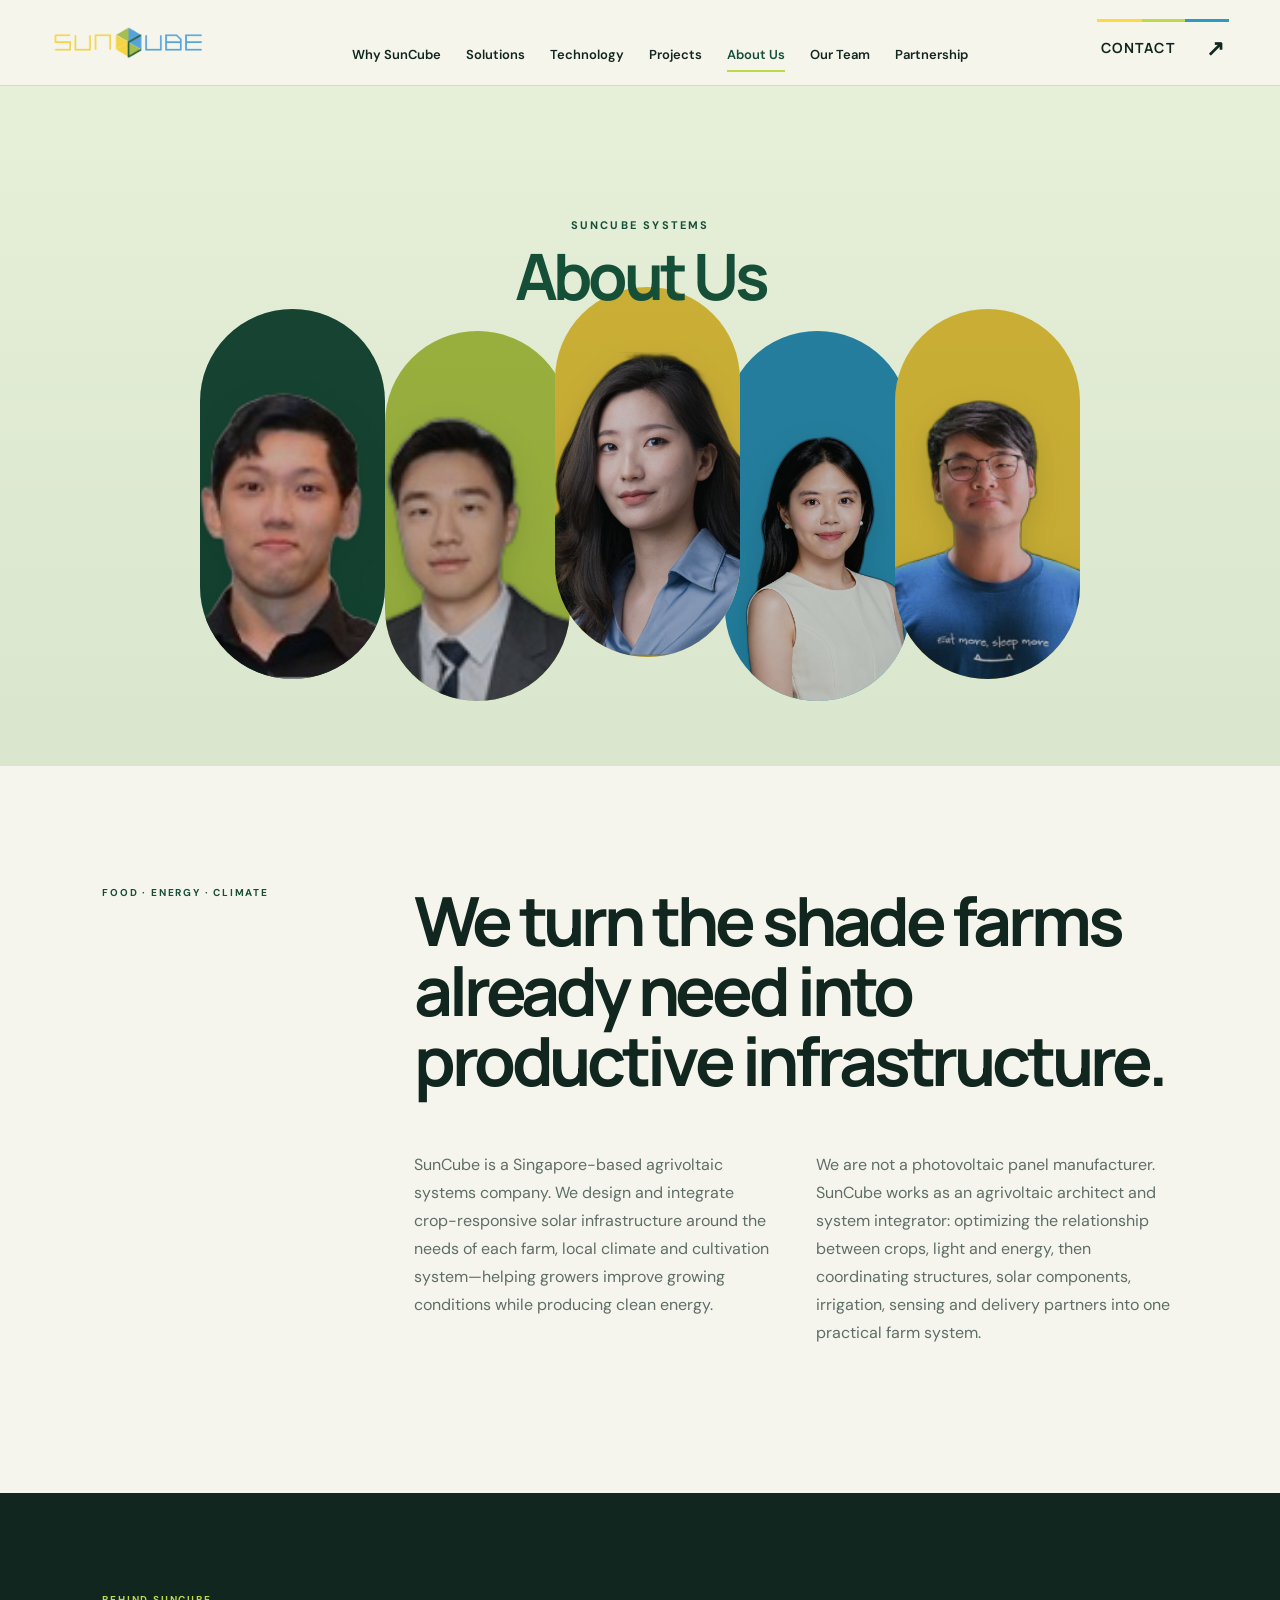
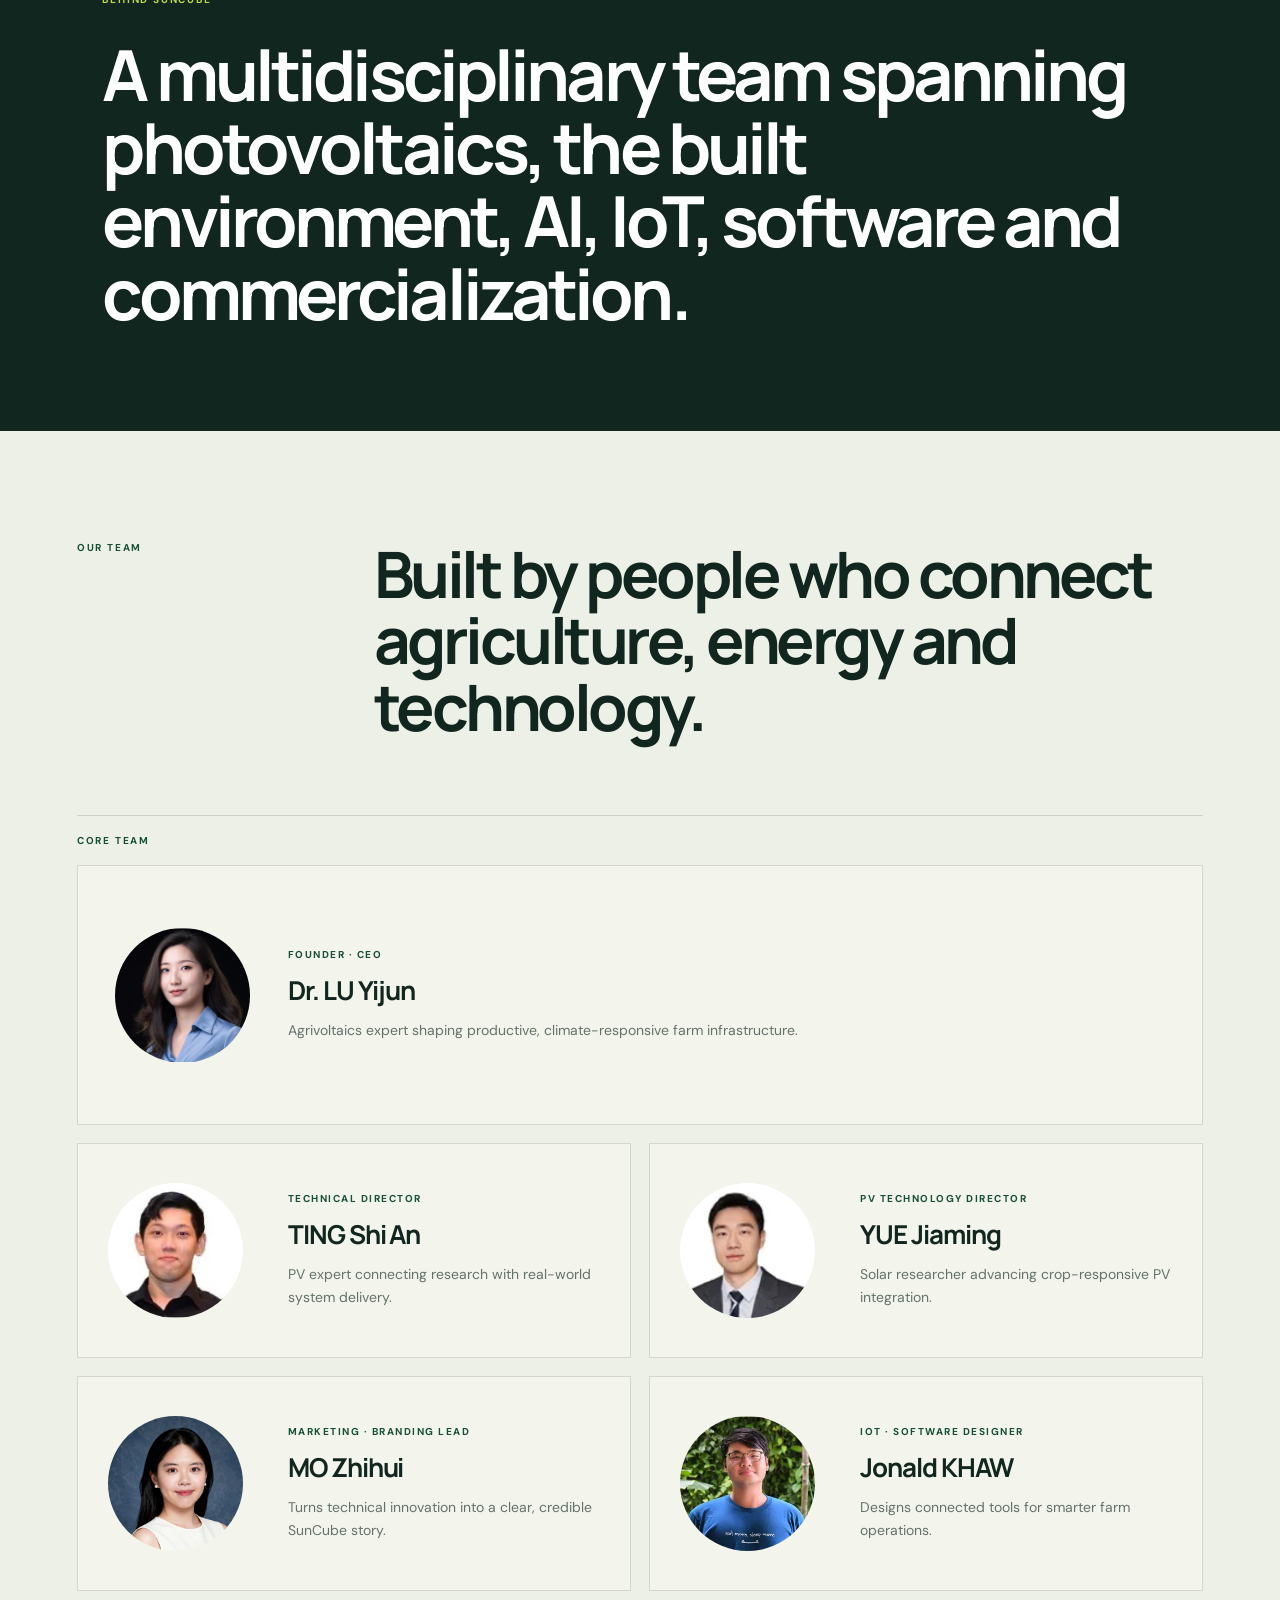
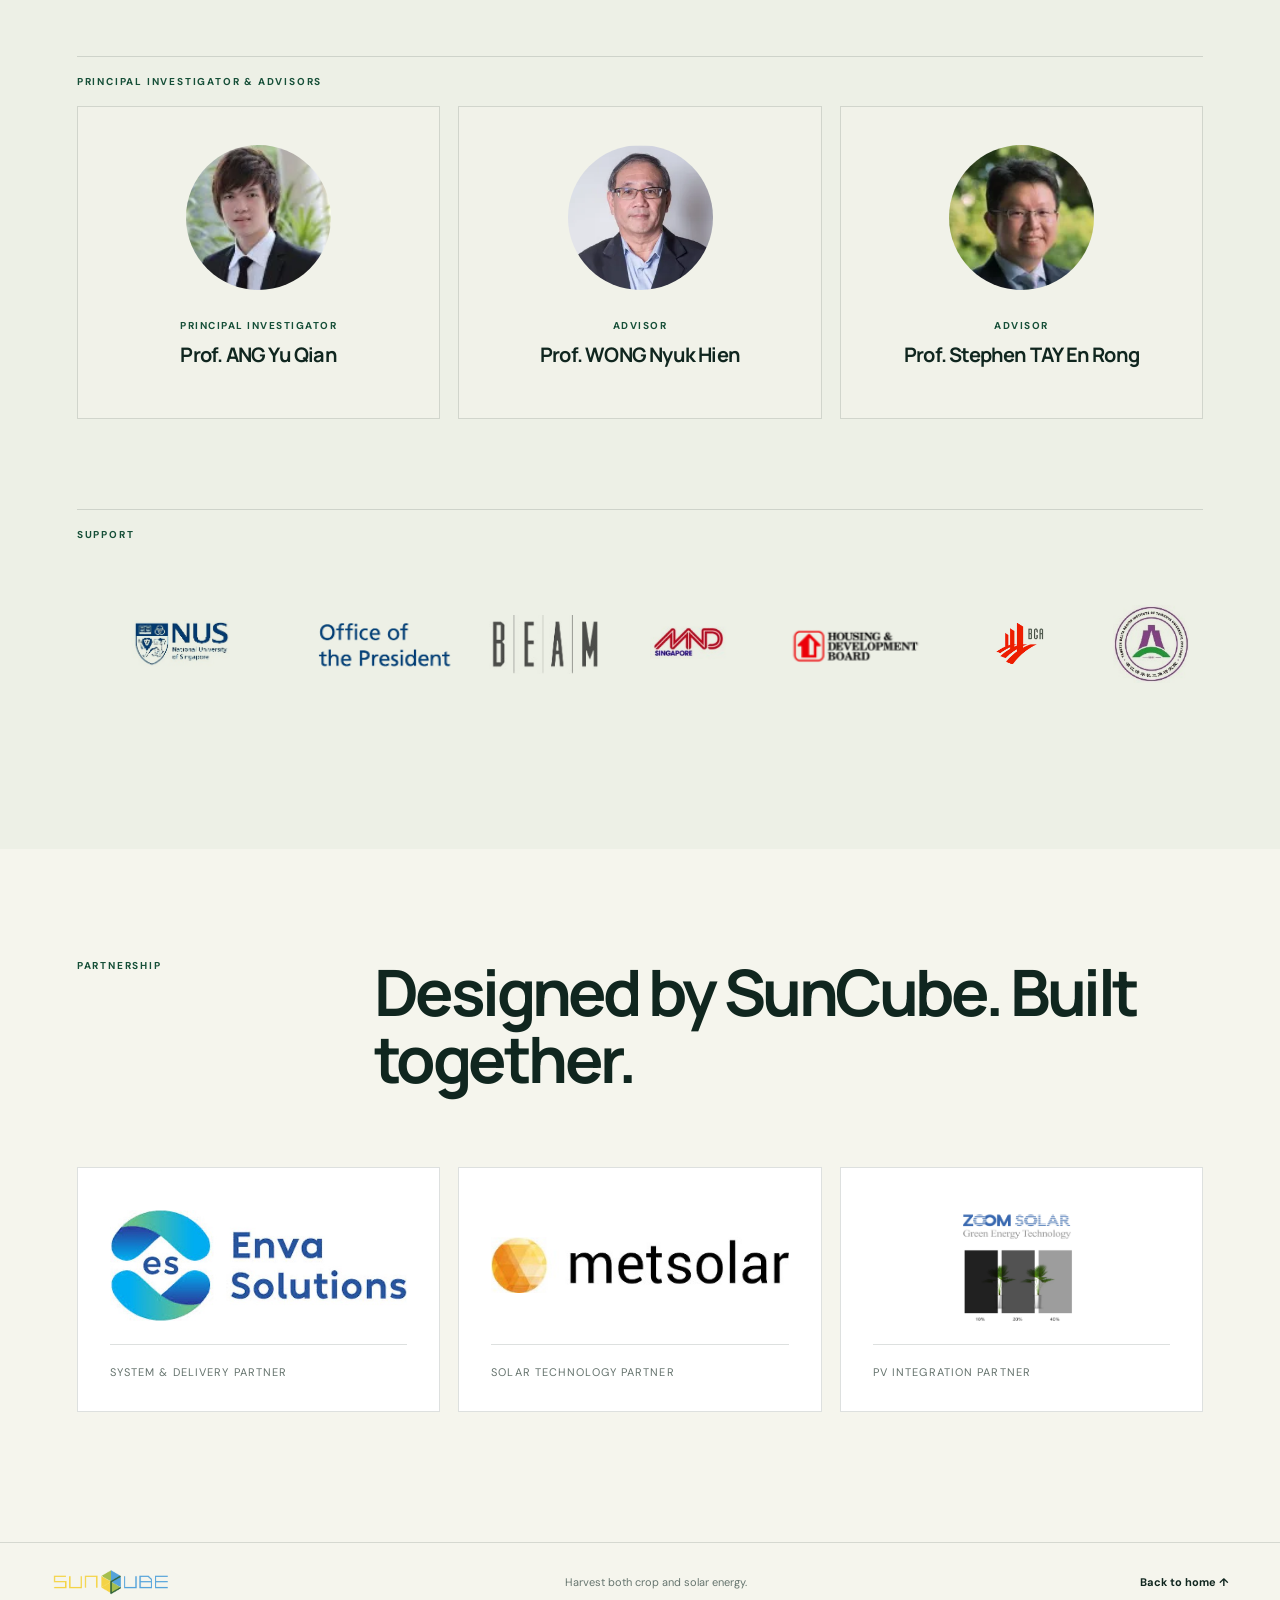
==== about.html @ 7d6abeb2 "Update SunCube website and About Us page" ====
<!doctype html>
<html lang="en">
<head>
  <meta charset="UTF-8">
  <meta name="viewport" content="width=device-width, initial-scale=1.0">
  <meta name="description" content="Meet SunCube, a multidisciplinary Singapore agrivoltaics team connecting agriculture, clean energy and intelligent systems.">
  <title>About Us | SunCube Systems</title>
  <link rel="preconnect" href="https://fonts.googleapis.com">
  <link rel="preconnect" href="https://fonts.gstatic.com" crossorigin>
  <link href="https://fonts.googleapis.com/css2?family=DM+Sans:wght@400;500;600&family=Manrope:wght@500;600;700;800&display=swap" rel="stylesheet">
  <link rel="stylesheet" href="about.css?v=20260726-borderless-support-logos">
</head>
<body>
  <header class="about-header">
    <a class="about-brand" href="index.html" aria-label="SunCube home">
      <img src="Logo/LOGO-png3.png" alt="SunCube Systems">
    </a>
    <nav aria-label="About navigation">
      <a href="index.html#why">Why SunCube</a>
      <a href="index.html#solutions">Solutions</a>
      <a href="index.html#technology">Technology</a>
      <a href="index.html#projects">Projects</a>
      <a class="active" href="about.html">About Us</a>
      <a href="#team">Our Team</a>
      <a href="#partnership">Partnership</a>
    </nav>
    <a class="about-contact" href="index.html#contact">Contact <span>↗</span></a>
  </header>

  <main>
    <section class="about-hero" aria-labelledby="about-title">
      <div class="about-team-collage" aria-label="SunCube core team">
        <figure class="team-collage-card card-green"><img src="assets/images/team/cutouts/ting-shi-an.png" alt="TING Shi An"></figure>
        <figure class="team-collage-card card-lime"><img src="assets/images/team/cutouts/yue-jiaming.png" alt="YUE Jiaming"></figure>
        <figure class="team-collage-card card-founder"><img src="assets/images/team/cutouts/lu-yijun.png" alt="Dr. LU Yijun"></figure>
        <figure class="team-collage-card card-blue"><img class="team-collage-mo" src="assets/images/team/cutouts/mo-zhihui.png" alt="MO Zhihui"></figure>
        <figure class="team-collage-card card-yellow"><img src="assets/images/team/cutouts/jonald-khaw.png" alt="Jonald KHAW"></figure>
      </div>
      <div class="about-hero-shade"></div>
      <div class="about-hero-copy">
        <p>SunCube Systems</p>
        <h1 id="about-title">About Us</h1>
      </div>
    </section>

    <section class="about-intro">
      <p class="about-eyebrow">Food · Energy · Climate</p>
      <h2>We turn the shade farms already need into productive infrastructure.</h2>
      <div class="about-story">
        <p>SunCube is a Singapore-based agrivoltaic systems company. We design and integrate crop-responsive solar infrastructure around the needs of each farm, local climate and cultivation system—helping growers improve growing conditions while producing clean energy.</p>
        <p>We are not a photovoltaic panel manufacturer. SunCube works as an agrivoltaic architect and system integrator: optimizing the relationship between crops, light and energy, then coordinating structures, solar components, irrigation, sensing and delivery partners into one practical farm system.</p>
      </div>
    </section>

    <section class="about-team-callout" id="team">
      <p>Behind SunCube</p>
      <h2>A multidisciplinary team spanning photovoltaics, the built environment, AI, IoT, software and commercialization.</h2>
    </section>

    <section class="about-team-directory" aria-labelledby="our-team-title">
      <div class="about-section-heading">
        <p>Our Team</p>
        <h2 id="our-team-title">Built by people who connect agriculture, energy and technology.</h2>
      </div>

      <p class="about-group-label">Core team</p>
      <div class="about-core-grid">
        <article class="about-person about-person-founder">
          <img src="assets/images/team/lu-yijun.webp" alt="Dr. LU Yijun">
          <div><p>Founder · CEO</p><h3>Dr. LU Yijun</h3><span>Agrivoltaics expert shaping productive, climate-responsive farm infrastructure.</span></div>
        </article>
        <article class="about-person">
          <img src="assets/images/team/ting-shi-an.webp" alt="TING Shi An">
          <div><p>Technical Director</p><h3>TING Shi An</h3><span>PV expert connecting research with real-world system delivery.</span></div>
        </article>
        <article class="about-person">
          <img src="assets/images/team/yue-jiaming.webp" alt="YUE Jiaming">
          <div><p>PV Technology Director</p><h3>YUE Jiaming</h3><span>Solar researcher advancing crop-responsive PV integration.</span></div>
        </article>
        <article class="about-person">
          <span class="about-photo-crop about-photo-crop-mo"><img src="assets/images/team/mo-zhihui.webp" alt="MO Zhihui"></span>
          <div><p>Marketing · Branding Lead</p><h3>MO Zhihui</h3><span>Turns technical innovation into a clear, credible SunCube story.</span></div>
        </article>
        <article class="about-person">
          <img src="assets/images/team/jonald-khaw.webp" alt="Jonald KHAW">
          <div><p>IoT · Software Designer</p><h3>Jonald KHAW</h3><span>Designs connected tools for smarter farm operations.</span></div>
        </article>
      </div>

      <p class="about-group-label advisors-label">Principal investigator &amp; advisors</p>
      <div class="about-advisor-grid">
        <article class="about-advisor"><img src="assets/images/team/ang-yu-qian.webp" alt="Prof. ANG Yu Qian"><p>Principal Investigator</p><h3>Prof. ANG Yu Qian</h3></article>
        <article class="about-advisor"><img src="assets/images/team/wong-nyuk-hien.webp" alt="Prof. WONG Nyuk Hien"><p>Advisor</p><h3>Prof. WONG Nyuk Hien</h3></article>
        <article class="about-advisor"><img src="assets/images/team/stephen-tay-en-rong.webp" alt="Prof. Stephen TAY En Rong"><p>Advisor</p><h3>Prof. Stephen TAY En Rong</h3></article>
      </div>

      <section class="about-support" aria-labelledby="support-title">
        <p class="about-group-label" id="support-title">Support</p>
        <div class="about-support-logos">
          <img src="assets/images/support/图片 1.jpg" alt="National University of Singapore">
          <img src="assets/images/support/office-of-the-president.png" alt="NUS Office of the President">
          <img src="assets/images/support/beam.jpg" alt="BEAM">
          <img src="assets/images/support/ND-sg.jpg" alt="Ministry of National Development Singapore">
          <img src="assets/images/support/hdb.png" alt="Housing and Development Board">
          <img src="assets/images/support/bca.png" alt="Building and Construction Authority">
          <img src="assets/images/support/浙江长三院.jpg" alt="Zhejiang Yangtze Delta Region Institute">
        </div>
      </section>
    </section>

    <section class="about-partnership" id="partnership" aria-labelledby="partnership-title">
      <div class="about-section-heading">
        <p>Partnership</p>
        <h2 id="partnership-title">Designed by SunCube. Built together.</h2>
      </div>
      <div class="about-partner-grid">
        <article><img src="assets/images/partnership/enva-solutions.jpg" alt="Enva Solutions"><span>System &amp; delivery partner</span></article>
        <article><img src="assets/images/partnership/metsolar.jpg" alt="Metsolar"><span>Solar technology partner</span></article>
        <article><img src="assets/images/partnership/zoom-solar.png" alt="Zoom Solar"><span>PV integration partner</span></article>
      </div>
    </section>
  </main>

  <footer class="about-footer">
    <img src="Logo/LOGO-png3.png" alt="SunCube Systems">
    <p>Harvest both crop and solar energy.</p>
    <a href="index.html">Back to home ↑</a>
  </footer>
</body>
</html>
---- about.css ----
:root {
  --ink: #10261f;
  --green: #164f38;
  --lime: #bfda49;
  --yellow: #ffd93d;
  --blue: #299bc5;
  --paper: #f5f5ed;
  --line: rgba(16, 38, 31, .14);
}

* { box-sizing: border-box; }
html { scroll-behavior: smooth; }
body {
  margin: 0;
  background: var(--paper);
  color: var(--ink);
  font-family: "DM Sans", sans-serif;
}
a { color: inherit; text-decoration: none; }
h1, h2, p { margin-top: 0; }
h1, h2 { font-family: "Manrope", sans-serif; }

.about-header {
  min-height: 86px;
  padding: 0 4vw;
  display: grid;
  grid-template-columns: 190px minmax(0, 1fr) 150px;
  align-items: center;
  background: rgba(245, 245, 237, .96);
  border-bottom: 1px solid var(--line);
}
.about-brand { justify-self: start; }
.about-brand img { display: block; width: 155px; }
.about-header nav {
  display: flex;
  align-items: center;
  justify-self: center;
  gap: 25px;
  font-size: 13px;
  font-weight: 600;
}
.about-header nav a { padding: 32px 0 7px; border-bottom: 2px solid transparent; }
.about-header nav a:hover,
.about-header nav .active { color: var(--green); border-color: var(--lime); }
.about-contact {
  position: relative;
  min-width: 132px;
  padding: 18px 4px 8px;
  justify-self: end;
  display: flex;
  align-items: center;
  justify-content: space-between;
  color: var(--ink);
  font: 700 14px "Manrope", sans-serif;
  text-transform: uppercase;
  letter-spacing: .08em;
}
.about-contact:before { content: ""; position: absolute; top: 0; left: 0; width: 100%; height: 3px; background: linear-gradient(90deg, var(--yellow) 0 34%, var(--lime) 34% 67%, var(--blue) 67% 100%); }
.about-contact span { font-size: 22px; line-height: 1; transition: transform .2s; }
.about-contact:hover span { transform: translate(3px, -3px); }

.about-hero {
  min-height: 680px;
  position: relative;
  display: grid;
  place-items: center;
  overflow: hidden;
  color: white;
  background: #e6efd7;
}
.about-hero-shade {
  position: absolute;
  inset: 0;
  z-index: 2;
  pointer-events: none;
  background: linear-gradient(180deg, rgba(255,255,255,.03), rgba(16,79,56,.06));
}
.about-team-collage {
  position: absolute;
  z-index: 1;
  top: 105px;
  bottom: 45px;
  left: 50%;
  width: min(1120px, 92vw);
  padding: 100px 65px 42px;
  transform: translateX(-50%);
  display: flex;
  align-items: flex-end;
  justify-content: center;
  gap: 0;
  border-radius: 0;
  background: transparent;
  box-shadow: none;
}
.team-collage-card {
  flex: 0 1 185px;
  height: 370px;
  margin: 0;
  position: relative;
  display: flex;
  align-items: flex-end;
  justify-content: center;
  overflow: hidden;
  border-radius: 95px;
  box-shadow: none;
}
.team-collage-card::after {
  content: "";
  position: absolute;
  inset: 0;
  z-index: 2;
  pointer-events: none;
  background: rgba(0, 0, 0, .20);
}
.team-collage-card:nth-child(2),
.team-collage-card:nth-child(4) { transform: translateY(22px); }
.team-collage-card + .team-collage-card { margin-left: -15px; }
.card-green + .card-lime { margin-left: 0; }
.team-collage-card img {
  width: 211%;
  height: 158%;
  display: block;
  flex: 0 0 auto;
  object-fit: contain;
  object-position: center bottom;
  position: relative;
  z-index: 1;
  filter: drop-shadow(0 10px 14px rgba(8, 35, 26, .14));
}
.card-green { background: #164f38; }
.card-lime { background: #bfda49; }
.card-founder { z-index: 2; background: #ffd93d; transform: translateY(-22px); }
.card-blue { background: #299bc5; }
.card-yellow { background: #ffd93d; }
.card-green img,
.card-yellow img { width: 211%; height: 158%; }
.card-founder img { width: 211%; height: 158%; }
.team-collage-mo { width: 211% !important; height: 158% !important; }
.about-hero-copy { position: absolute; z-index: 10; top: 132px; left: 50%; transform: translateX(-50%); width: min(760px,75vw); text-align: center; color: var(--green); }
.about-hero-copy p {
  margin-bottom: 14px;
  font-size: 11px;
  font-weight: 700;
  text-transform: uppercase;
  letter-spacing: .2em;
}
.about-hero h1 {
  margin: 0;
  font-size: clamp(50px, 5vw, 78px);
  line-height: .95;
  letter-spacing: -.065em;
  text-shadow: none;
}

.about-intro {
  padding: 120px 8vw 130px;
  display: grid;
  grid-template-columns: .45fr 1.55fr;
  column-gap: 7vw;
}
.about-eyebrow {
  color: var(--green);
  font-size: 10px;
  font-weight: 700;
  text-transform: uppercase;
  letter-spacing: .18em;
}
.about-intro h2 {
  margin-bottom: 55px;
  max-width: 1050px;
  font-size: clamp(42px, 5.3vw, 82px);
  line-height: 1.03;
  letter-spacing: -.06em;
}
.about-story {
  grid-column: 2;
  display: grid;
  grid-template-columns: 1fr 1fr;
  gap: 40px;
  color: #5e6e67;
  font-size: 16px;
  line-height: 1.75;
}

.about-team-callout {
  padding: 100px 8vw;
  background: var(--ink);
  color: white;
}
.about-team-callout > p {
  color: var(--lime);
  font-size: 10px;
  font-weight: 700;
  text-transform: uppercase;
  letter-spacing: .18em;
}
.about-team-callout h2 {
  max-width: 1120px;
  margin: 32px 0 0;
  font-size: clamp(40px, 5.5vw, 78px);
  line-height: 1.04;
  letter-spacing: -.055em;
}

.about-team-directory,
.about-partnership { padding: 110px 6vw 130px; scroll-margin-top: 30px; }
.about-team-directory { background: #edf0e6; }
.about-section-heading {
  display: grid;
  grid-template-columns: .42fr 1.58fr;
  gap: 6vw;
  margin-bottom: 75px;
}
.about-section-heading > p,
.about-group-label {
  color: var(--green);
  font-size: 10px;
  font-weight: 700;
  text-transform: uppercase;
  letter-spacing: .18em;
}
.about-section-heading h2 {
  margin: 0;
  max-width: 1050px;
  font-size: clamp(42px, 5vw, 75px);
  line-height: 1.04;
  letter-spacing: -.055em;
}
.about-group-label {
  padding-top: 18px;
  margin-bottom: 18px;
  border-top: 1px solid var(--line);
}
.about-core-grid {
  display: grid;
  grid-template-columns: 1fr 1fr;
  gap: 18px;
}
.about-person {
  min-height: 215px;
  padding: 30px;
  display: grid;
  grid-template-columns: 150px 1fr;
  align-items: center;
  gap: 30px;
  background: rgba(245, 245, 237, .86);
  border: 1px solid var(--line);
}
.about-person-founder { grid-column: 1 / -1; min-height: 260px; grid-template-columns: 150px 1fr; }
.about-person img {
  width: 135px;
  height: 135px;
  border-radius: 50%;
  object-fit: cover;
  object-position: center 25%;
}
.about-photo-crop {
  display: block;
  width: 135px;
  height: 135px;
  overflow: hidden;
  border-radius: 50%;
}
.about-photo-crop img {
  width: 100%;
  height: 100%;
  border-radius: 0;
}
.about-photo-crop-mo img {
  transform: translateY(5%) scale(1.44);
  transform-origin: 50% 25%;
}
.about-person-founder img { width: 135px; height: 135px; justify-self: center; }
.about-person p,
.about-advisor p {
  margin-bottom: 15px;
  color: var(--green);
  font-size: 10px;
  font-weight: 700;
  text-transform: uppercase;
  letter-spacing: .15em;
}
.about-person h3,
.about-advisor h3 {
  margin: 0 0 14px;
  font: 700 26px/1.1 "Manrope", sans-serif;
  letter-spacing: -.04em;
}
.about-person-founder h3 { font-size: 26px; }
.about-person span { display: block; max-width: 620px; color: #64726c; font-size: 14px; line-height: 1.65; }
.about-person-founder span { font-size: 14px; }
.advisors-label { margin-top: 65px; }
.about-advisor-grid { display: grid; grid-template-columns: repeat(3, 1fr); gap: 18px; }
.about-advisor { padding: 38px 25px; text-align: center; border: 1px solid var(--line); background: rgba(245, 245, 237, .5); }
.about-advisor img { width: 145px; height: 145px; margin-bottom: 24px; border-radius: 50%; object-fit: cover; object-position: center 28%; }
.about-advisor p { margin-bottom: 12px; }
.about-advisor h3 { font-size: 20px; }

.about-support {
  margin-top: 90px;
}
.about-support .about-group-label {
  margin-bottom: 28px;
}
.about-support-logos {
  min-height: 150px;
  padding: 20px 0;
  display: grid;
  grid-template-columns: 1.5fr 1fr .8fr .8fr 1.15fr .7fr .75fr;
  align-items: center;
  gap: clamp(20px, 2.5vw, 46px);
  background: transparent;
  border: 0;
}
.about-support-logos img {
  width: 100%;
  max-height: 78px;
  display: block;
  object-fit: contain;
  mix-blend-mode: multiply;
}

.about-partnership { background: var(--paper); }
.about-partner-grid { display: grid; grid-template-columns: repeat(3, 1fr); gap: 18px; }
.about-partner-grid article { padding: 32px; min-height: 245px; display: flex; flex-direction: column; justify-content: space-between; border: 1px solid var(--line); background: white; }
.about-partner-grid img { width: 100%; height: 130px; object-fit: contain; }
.about-partner-grid span { padding-top: 20px; border-top: 1px solid var(--line); color: #64726c; font-size: 11px; text-transform: uppercase; letter-spacing: .1em; }

/* All five core members share one row on wide displays. */
@media (min-width: 1450px) {
  .about-core-grid {
    grid-template-columns: repeat(5, minmax(0, 1fr));
    gap: 14px;
  }
  .about-person,
  .about-person-founder {
    grid-column: auto;
    min-height: 440px;
    padding: 32px 20px;
    display: flex;
    flex-direction: column;
    align-items: center;
    justify-content: flex-start;
    gap: 27px;
    text-align: center;
  }
  .about-person > img,
  .about-person-founder > img,
  .about-photo-crop {
    flex: 0 0 auto;
    width: 168px;
    height: 168px;
    margin: 0 auto;
  }
  .about-person > div {
    width: 100%;
  }
  .about-person h3,
  .about-person-founder h3 {
    font-size: 24px;
  }
  .about-person span,
  .about-person-founder span {
    font-size: 13px;
  }
}

.about-footer {
  min-height: 78px;
  padding: 20px 4vw;
  display: flex;
  align-items: center;
  gap: 30px;
  border-top: 1px solid var(--line);
  font-size: 11px;
}
.about-footer img { width: 120px; }
.about-footer p { margin: 0 auto; color: #66756f; }
.about-footer a { font-weight: 700; }

@media (max-width: 1000px) {
  .about-header { display: flex; }
  .about-brand { margin-right: auto; }
  .about-header nav { display: none; }
  .about-hero { min-height: 610px; }
  .about-team-collage { top: 90px; bottom: 40px; width: 90vw; padding: 100px 35px 36px; }
  .team-collage-card { height: 330px; border-radius: 85px; }
  .about-hero-copy { top: 118px; }
  .about-intro { grid-template-columns: 1fr; padding: 80px 6vw; }
  .about-intro h2 { margin-top: 25px; }
  .about-story { grid-column: 1; }
  .about-section-heading { grid-template-columns: 1fr; }
  .about-core-grid { grid-template-columns: 1fr; }
  .about-person-founder { grid-column: auto; grid-template-columns: 150px 1fr; }
  .about-person-founder img { width: 135px; height: 135px; }
}

@media (max-width: 620px) {
  .about-header { min-height: 70px; }
  .about-brand img { width: 125px; }
  .about-contact { font-size: 10px; }
  .about-hero { min-height: 570px; }
  .about-team-collage {
    top: 75px;
    bottom: 32px;
    left: 5vw;
    width: 90vw;
    padding: 105px 22px 28px;
    transform: none;
    justify-content: flex-start;
    gap: 12px;
    overflow-x: auto;
    scroll-snap-type: x mandatory;
    scrollbar-width: none;
  }
  .about-team-collage::-webkit-scrollbar { display: none; }
  .team-collage-card,
  .team-collage-card:nth-child(2),
  .team-collage-card:nth-child(4),
  .card-founder {
    flex: 0 0 42vw;
    height: 350px;
    margin-left: 0;
    transform: none;
    scroll-snap-align: center;
  }
  .about-hero-copy { top: 100px; width: 80vw; }
  .about-story { grid-template-columns: 1fr; gap: 15px; }
  .about-team-callout { padding: 75px 6vw; }
  .about-team-directory,
  .about-partnership { padding: 75px 5vw; }
  .about-person,
  .about-person-founder { grid-template-columns: 1fr; text-align: center; }
  .about-person img,
  .about-person-founder img,
  .about-photo-crop { justify-self: center; }
  .about-advisor-grid,
  .about-partner-grid { grid-template-columns: 1fr; }
  .about-support { margin-top: 65px; }
  .about-support-logos {
    grid-template-columns: repeat(2, minmax(0, 1fr));
    padding: 28px 22px;
    gap: 28px;
  }
  .about-support-logos img {
    max-width: 180px;
    max-height: 68px;
    justify-self: center;
  }
  .about-footer { align-items: flex-start; flex-direction: column; }
  .about-footer p { margin: 0; }
}
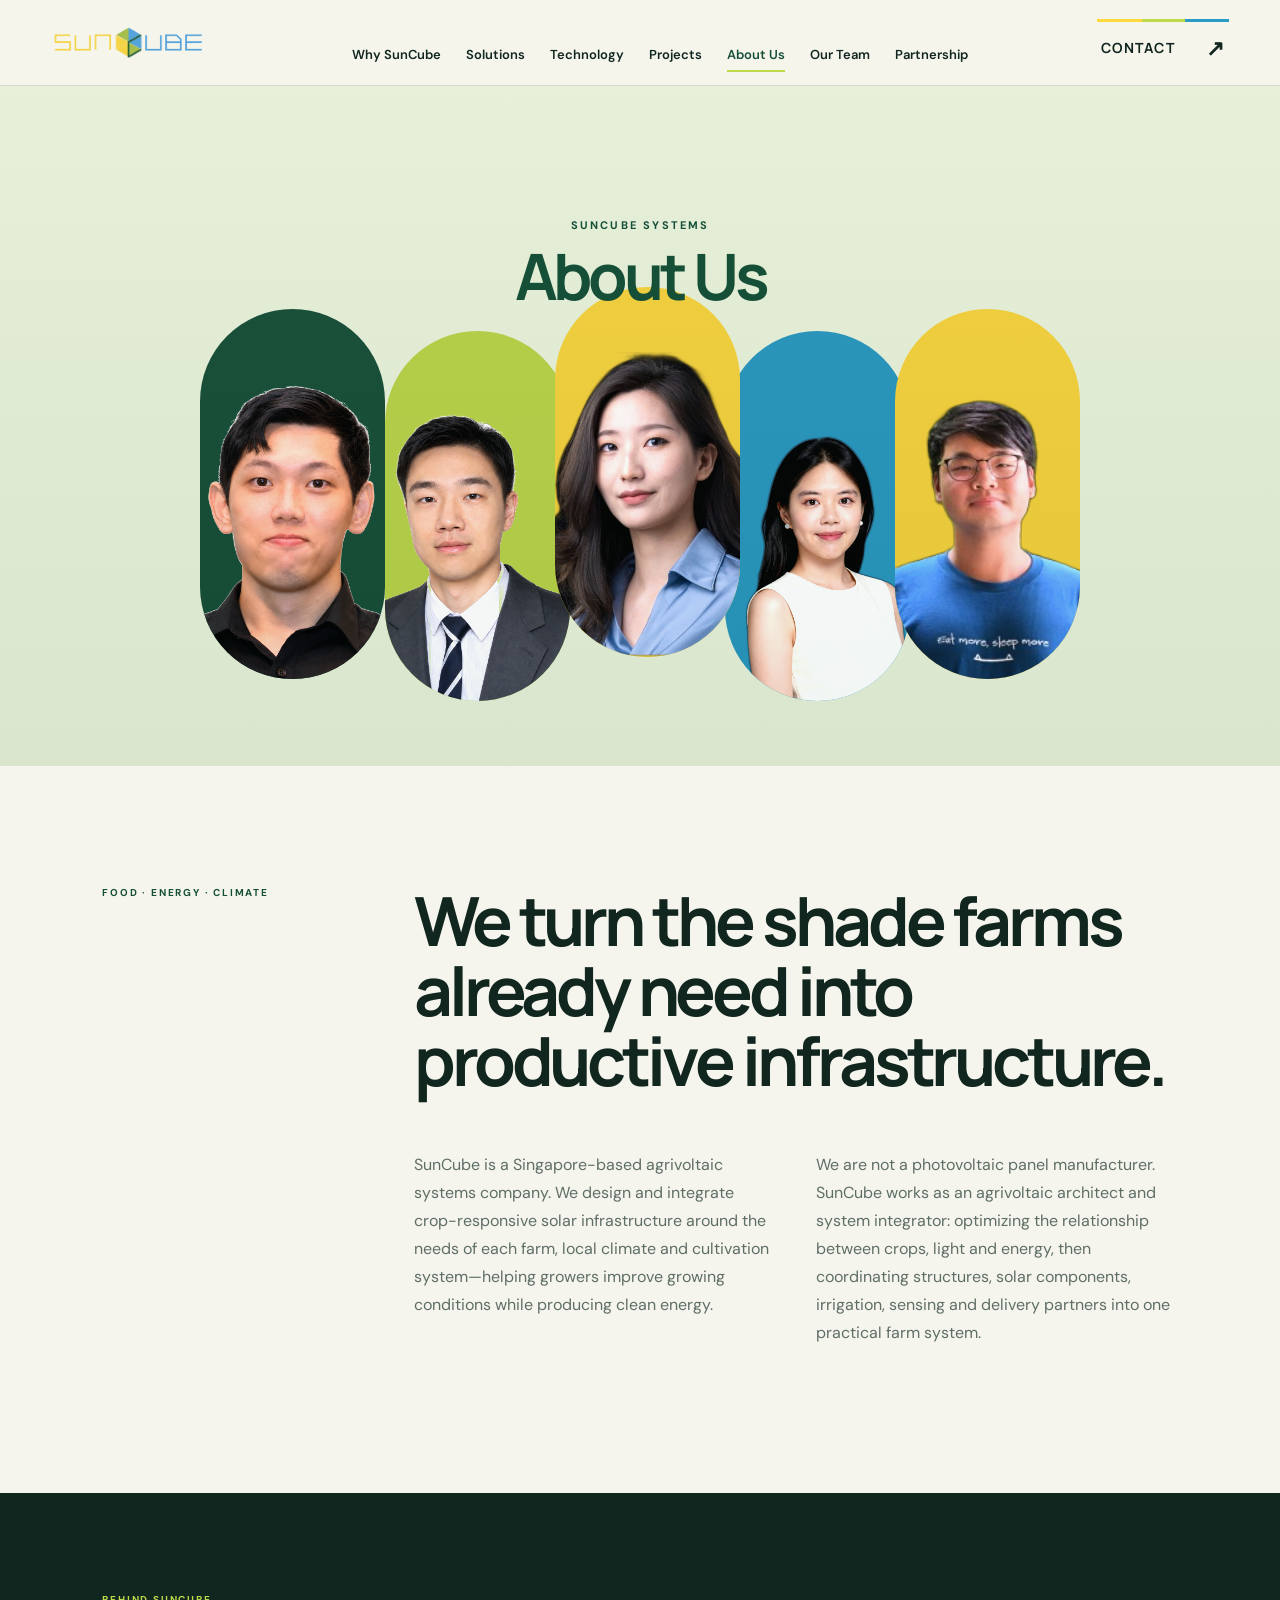
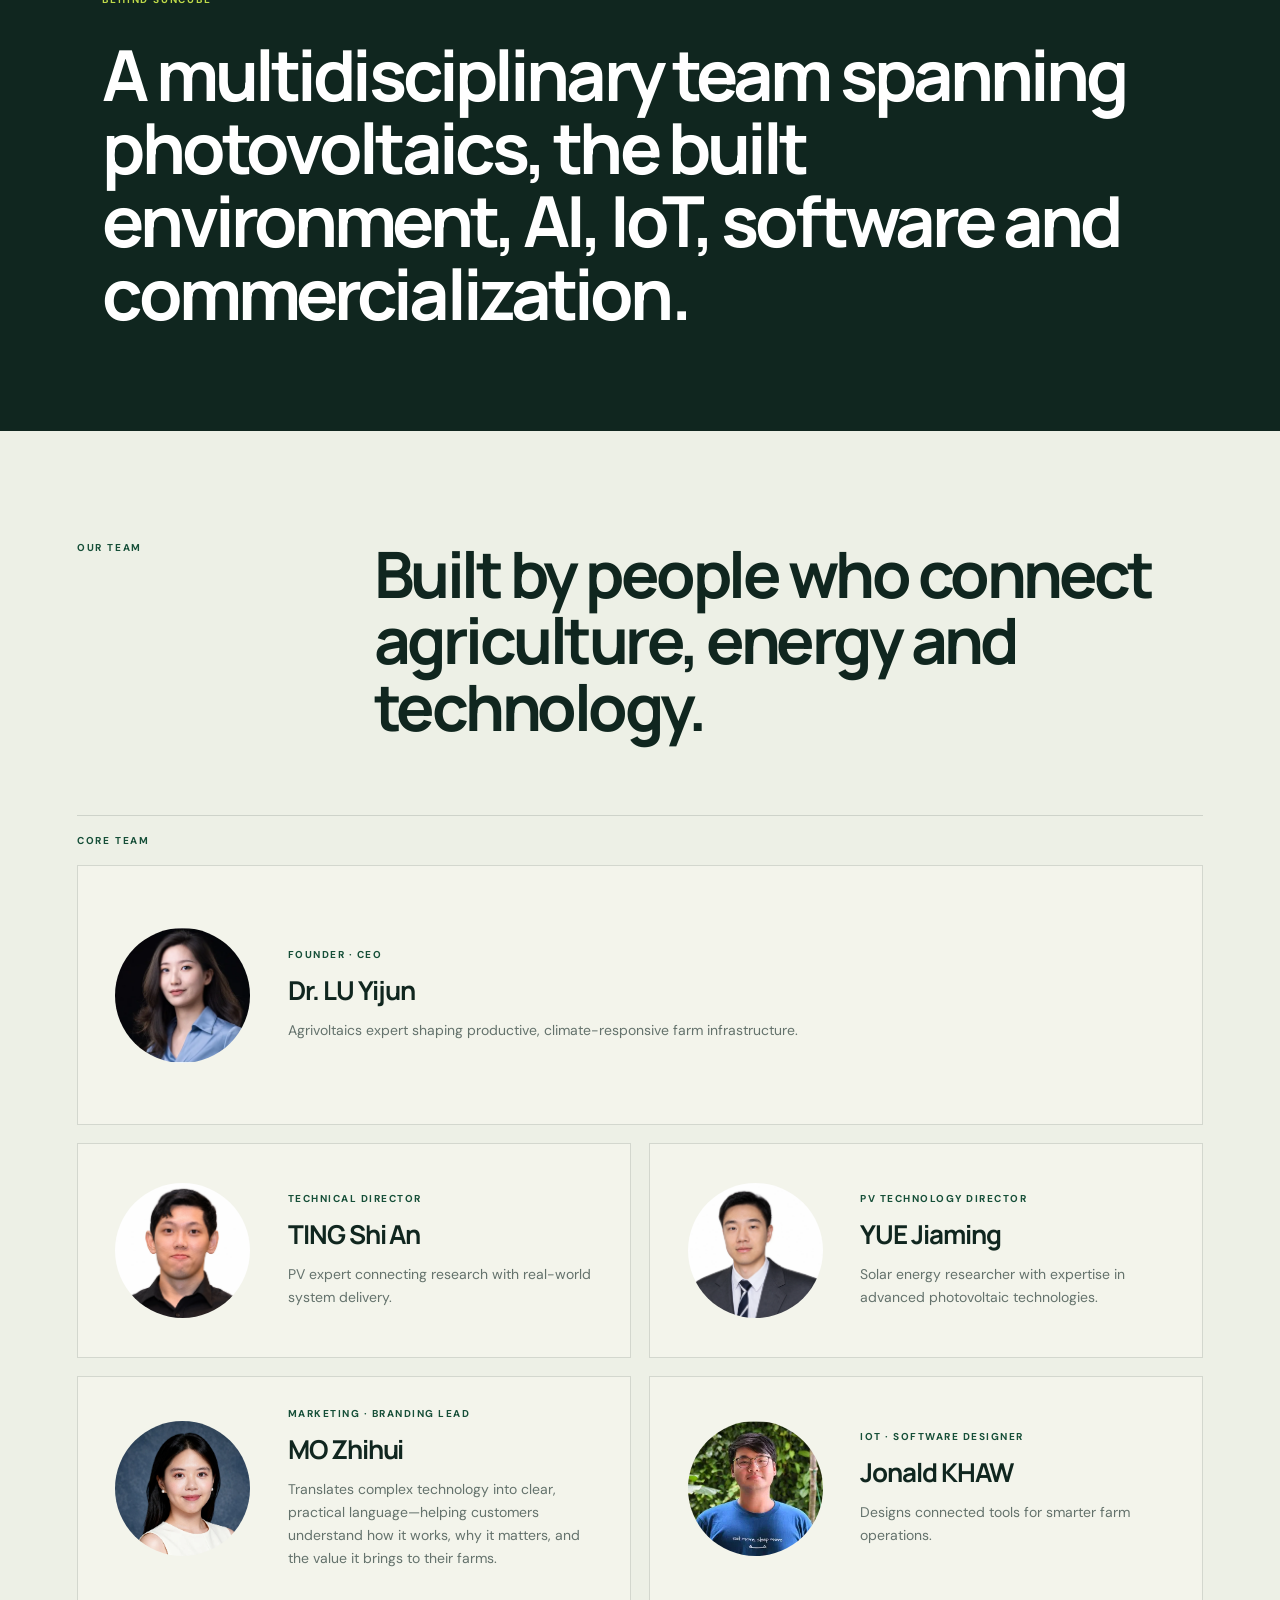
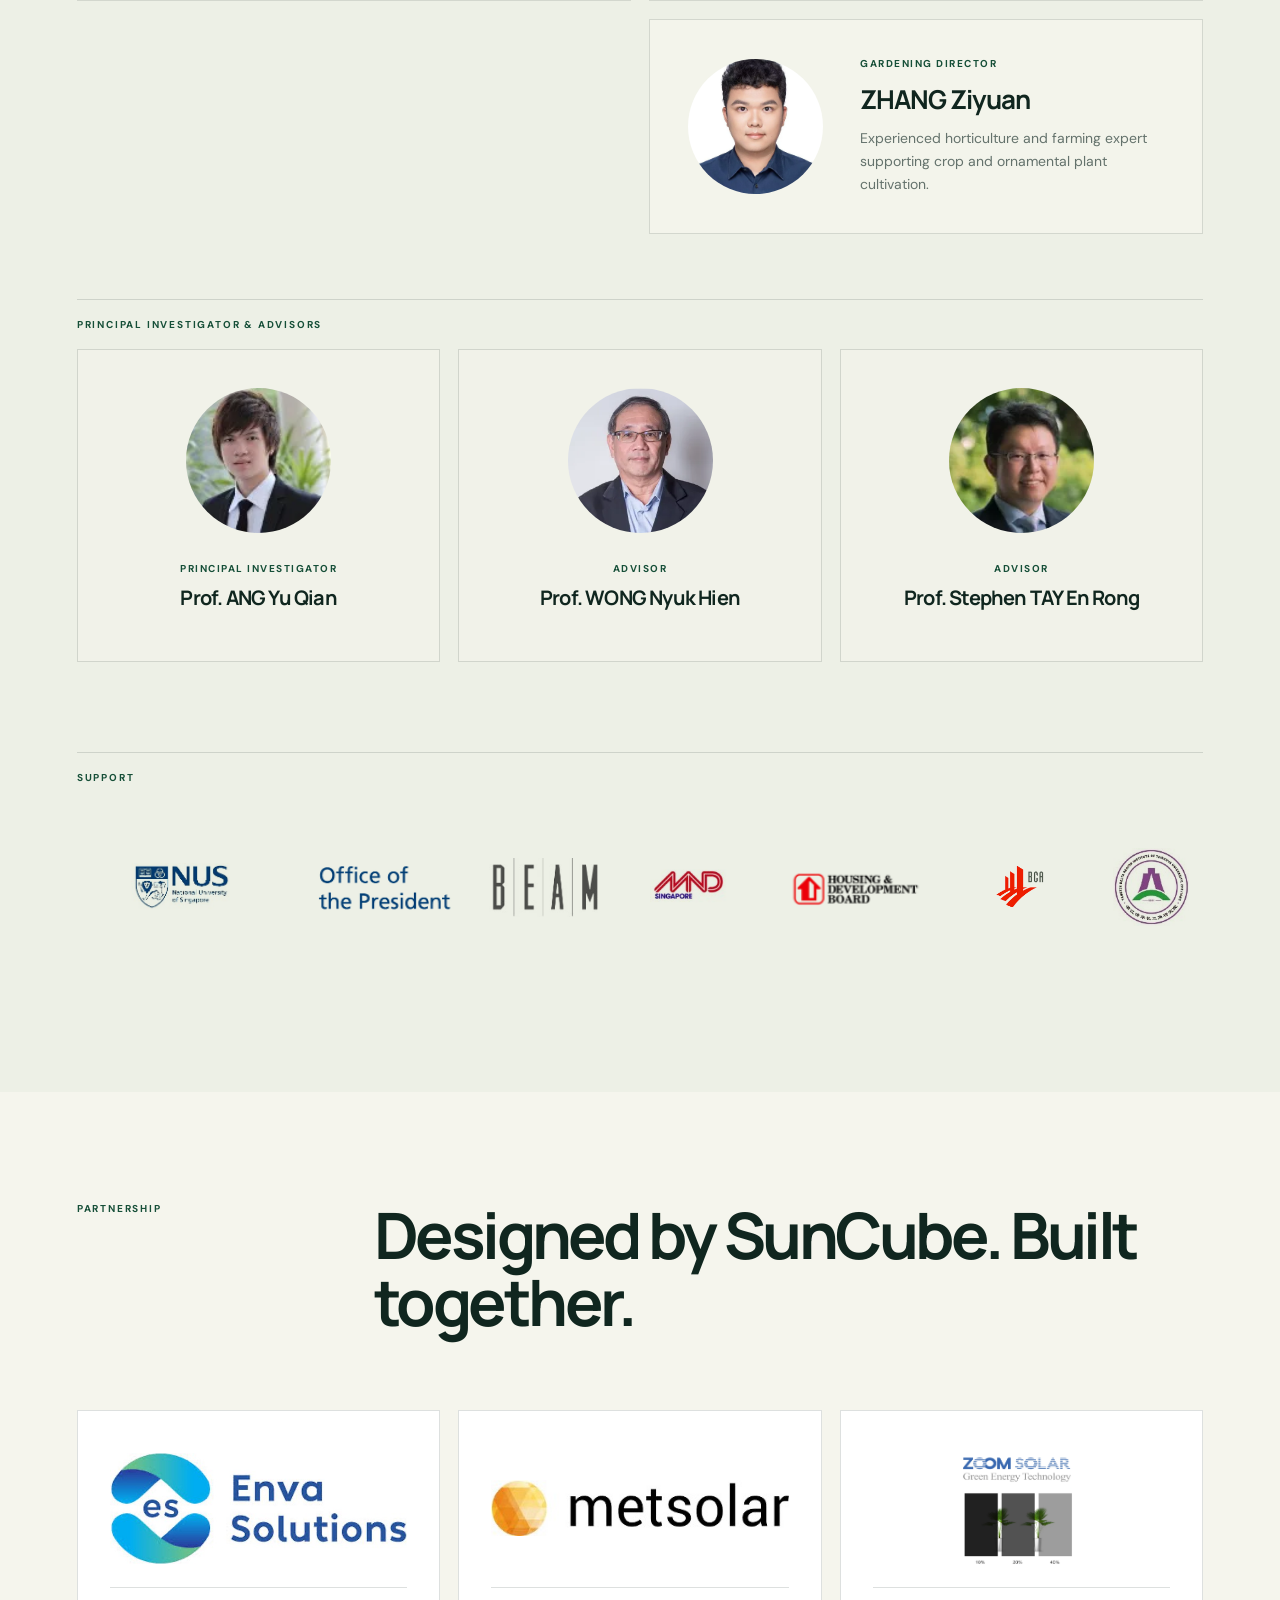
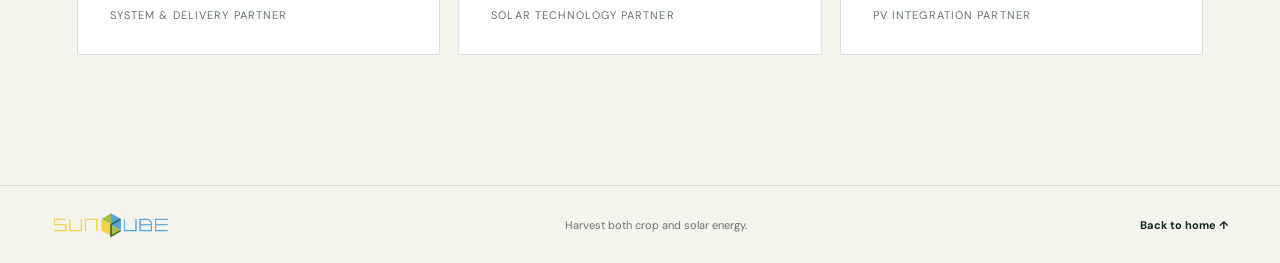
==== commit 4b168630: "Update team profiles and project flow" ====
--- a/about.html
+++ b/about.html
@@ -8,7 +8,7 @@
   <link rel="preconnect" href="https://fonts.googleapis.com">
   <link rel="preconnect" href="https://fonts.gstatic.com" crossorigin>
   <link href="https://fonts.googleapis.com/css2?family=DM+Sans:wght@400;500;600&family=Manrope:wght@500;600;700;800&display=swap" rel="stylesheet">
-  <link rel="stylesheet" href="about.css?v=20260726-borderless-support-logos">
+  <link rel="stylesheet" href="about.css?v=20260803-portrait-clarity">
 </head>
 <body>
   <header class="about-header">
@@ -30,8 +30,8 @@
   <main>
     <section class="about-hero" aria-labelledby="about-title">
       <div class="about-team-collage" aria-label="SunCube core team">
-        <figure class="team-collage-card card-green"><img src="assets/images/team/cutouts/ting-shi-an.png" alt="TING Shi An"></figure>
-        <figure class="team-collage-card card-lime"><img src="assets/images/team/cutouts/yue-jiaming.png" alt="YUE Jiaming"></figure>
+        <figure class="team-collage-card card-green"><img src="assets/images/team/cutouts/ting-shi-an-hd.png?v=20260803b" alt="TING Shi An"></figure>
+        <figure class="team-collage-card card-lime"><img src="assets/images/team/cutouts/yue-jiaming-hd.png?v=20260803b" alt="YUE Jiaming"></figure>
         <figure class="team-collage-card card-founder"><img src="assets/images/team/cutouts/lu-yijun.png" alt="Dr. LU Yijun"></figure>
         <figure class="team-collage-card card-blue"><img class="team-collage-mo" src="assets/images/team/cutouts/mo-zhihui.png" alt="MO Zhihui"></figure>
         <figure class="team-collage-card card-yellow"><img src="assets/images/team/cutouts/jonald-khaw.png" alt="Jonald KHAW"></figure>
@@ -66,24 +66,46 @@
       <p class="about-group-label">Core team</p>
       <div class="about-core-grid">
         <article class="about-person about-person-founder">
-          <img src="assets/images/team/lu-yijun.webp" alt="Dr. LU Yijun">
+          <div class="about-person-photo" tabindex="0">
+            <img src="assets/images/team/lu-yijun.webp" alt="Dr. LU Yijun">
+            <span class="about-person-photo-bio">Combines more than ten years of sustainable architecture and design experience with agrivoltaic system innovation.</span>
+          </div>
           <div><p>Founder · CEO</p><h3>Dr. LU Yijun</h3><span>Agrivoltaics expert shaping productive, climate-responsive farm infrastructure.</span></div>
         </article>
         <article class="about-person">
-          <img src="assets/images/team/ting-shi-an.webp" alt="TING Shi An">
+          <div class="about-person-photo" tabindex="0">
+            <img src="assets/images/team/ting-shi-an-hd.webp?v=20260803" alt="TING Shi An">
+            <span class="about-person-photo-bio">Brings a NUS Built Environment PhD and over five years of academia–industry photovoltaic research.</span>
+          </div>
           <div><p>Technical Director</p><h3>TING Shi An</h3><span>PV expert connecting research with real-world system delivery.</span></div>
         </article>
         <article class="about-person">
-          <img src="assets/images/team/yue-jiaming.webp" alt="YUE Jiaming">
-          <div><p>PV Technology Director</p><h3>YUE Jiaming</h3><span>Solar researcher advancing crop-responsive PV integration.</span></div>
+          <div class="about-person-photo" tabindex="0">
+            <img src="assets/images/team/yue-jiaming-hd.webp?v=20260803" alt="YUE Jiaming">
+            <span class="about-person-photo-bio">NUS PhD and solar energy researcher specializing in advanced photovoltaic technologies.</span>
+          </div>
+          <div><p>PV Technology Director</p><h3>YUE Jiaming</h3><span>Solar energy researcher with expertise in advanced photovoltaic technologies.</span></div>
         </article>
         <article class="about-person">
-          <span class="about-photo-crop about-photo-crop-mo"><img src="assets/images/team/mo-zhihui.webp" alt="MO Zhihui"></span>
-          <div><p>Marketing · Branding Lead</p><h3>MO Zhihui</h3><span>Turns technical innovation into a clear, credible SunCube story.</span></div>
+          <div class="about-person-photo about-photo-crop-mo" tabindex="0">
+            <img src="assets/images/team/mo-zhihui.webp" alt="MO Zhihui">
+            <span class="about-person-photo-bio">Bridges SunCube’s technical team and its customers—turning complex agrivoltaic concepts into clear, practical language for real farm decisions.</span>
+          </div>
+          <div><p>Marketing · Branding Lead</p><h3>MO Zhihui</h3><span>Translates complex technology into clear, practical language—helping customers understand how it works, why it matters, and the value it brings to their farms.</span></div>
         </article>
         <article class="about-person">
-          <img src="assets/images/team/jonald-khaw.webp" alt="Jonald KHAW">
+          <div class="about-person-photo" tabindex="0">
+            <img src="assets/images/team/jonald-khaw.webp" alt="Jonald KHAW">
+            <span class="about-person-photo-bio">Connects sensing, monitoring and software into an intuitive experience for future intelligent farm operations.</span>
+          </div>
           <div><p>IoT · Software Designer</p><h3>Jonald KHAW</h3><span>Designs connected tools for smarter farm operations.</span></div>
+        </article>
+        <article class="about-person about-person-gardening">
+          <div class="about-person-photo" tabindex="0">
+            <img src="assets/images/team/zhang-ziyuan.webp?v=20260826" alt="ZHANG Ziyuan">
+            <span class="about-person-photo-bio">Brings hands-on horticulture and farming experience to crop planning, ornamental cultivation and practical growing decisions.</span>
+          </div>
+          <div><p>Gardening Director</p><h3>ZHANG Ziyuan</h3><span>Experienced horticulture and farming expert supporting crop and ornamental plant cultivation.</span></div>
         </article>
       </div>
 
--- a/about.css
+++ b/about.css
@@ -103,14 +103,15 @@
   overflow: hidden;
   border-radius: 95px;
   box-shadow: none;
+  isolation: isolate;
 }
 .team-collage-card::after {
   content: "";
   position: absolute;
   inset: 0;
-  z-index: 2;
+  z-index: 0;
   pointer-events: none;
-  background: rgba(0, 0, 0, .20);
+  background: rgba(0, 0, 0, .05);
 }
 .team-collage-card:nth-child(2),
 .team-collage-card:nth-child(4) { transform: translateY(22px); }
@@ -124,8 +125,9 @@
   object-fit: contain;
   object-position: center bottom;
   position: relative;
-  z-index: 1;
-  filter: drop-shadow(0 10px 14px rgba(8, 35, 26, .14));
+  z-index: 2;
+  mix-blend-mode: normal;
+  filter: brightness(1.08) contrast(1.04) saturate(1.03);
 }
 .card-green { background: #164f38; }
 .card-lime { background: #bfda49; }
@@ -247,6 +249,7 @@
   border: 1px solid var(--line);
 }
 .about-person-founder { grid-column: 1 / -1; min-height: 260px; grid-template-columns: 150px 1fr; }
+.about-person-gardening { grid-column: 2; }
 .about-person img {
   width: 135px;
   height: 135px;
@@ -254,6 +257,59 @@
   object-fit: cover;
   object-position: center 25%;
 }
+.about-person-placeholder {
+  width: 135px;
+  height: 135px;
+  border-radius: 50%;
+  display: grid;
+  place-items: center;
+  justify-self: center;
+  background: var(--lime);
+  color: var(--ink);
+  font: 800 34px "Manrope", sans-serif;
+  letter-spacing: -.05em;
+}
+.about-person-photo {
+  width: 135px;
+  height: 135px;
+  border-radius: 50%;
+  overflow: hidden;
+  position: relative;
+  justify-self: center;
+}
+.about-person-photo img {
+  width: 100%;
+  height: 100%;
+  border-radius: 0;
+  object-fit: cover;
+  object-position: center 25%;
+}
+.about-person .about-person-photo-bio {
+  position: absolute;
+  inset: 0;
+  display: flex;
+  align-items: center;
+  justify-content: center;
+  padding: 15px;
+  background: rgba(16, 38, 31, .92);
+  color: white;
+  font: 600 10px/1.45 "DM Sans", sans-serif;
+  text-align: center;
+  opacity: 0;
+  transform: translateY(6px);
+  transition: opacity .25s ease, transform .25s ease;
+  pointer-events: none;
+}
+.about-person-photo:hover .about-person-photo-bio,
+.about-person-photo:focus .about-person-photo-bio,
+.about-person-photo:focus-within .about-person-photo-bio {
+  opacity: 1;
+  transform: none;
+}
+.about-person-photo:focus-visible {
+  outline: 3px solid var(--lime);
+  outline-offset: 3px;
+}
 .about-photo-crop {
   display: block;
   width: 135px;
@@ -271,6 +327,7 @@
   transform-origin: 50% 25%;
 }
 .about-person-founder img { width: 135px; height: 135px; justify-self: center; }
+.about-person-founder .about-person-photo img { width: 100%; height: 100%; }
 .about-person p,
 .about-advisor p {
   margin-bottom: 15px;
@@ -326,10 +383,10 @@
 .about-partner-grid img { width: 100%; height: 130px; object-fit: contain; }
 .about-partner-grid span { padding-top: 20px; border-top: 1px solid var(--line); color: #64726c; font-size: 11px; text-transform: uppercase; letter-spacing: .1em; }
 
-/* All five core members share one row on wide displays. */
+/* All core members share one row on wide displays. */
 @media (min-width: 1450px) {
   .about-core-grid {
-    grid-template-columns: repeat(5, minmax(0, 1fr));
+    grid-template-columns: repeat(6, minmax(0, 1fr));
     gap: 14px;
   }
   .about-person,
@@ -344,15 +401,18 @@
     gap: 27px;
     text-align: center;
   }
+  .about-person-gardening { grid-column: auto; }
   .about-person > img,
   .about-person-founder > img,
-  .about-photo-crop {
+  .about-photo-crop,
+  .about-person-photo,
+  .about-person-placeholder {
     flex: 0 0 auto;
     width: 168px;
     height: 168px;
     margin: 0 auto;
   }
-  .about-person > div {
+  .about-person > div:not(.about-person-placeholder):not(.about-person-photo) {
     width: 100%;
   }
   .about-person h3,
@@ -431,9 +491,12 @@
   .about-partnership { padding: 75px 5vw; }
   .about-person,
   .about-person-founder { grid-template-columns: 1fr; text-align: center; }
+  .about-person-gardening { grid-column: auto; }
   .about-person img,
   .about-person-founder img,
-  .about-photo-crop { justify-self: center; }
+  .about-photo-crop,
+  .about-person-photo,
+  .about-person-placeholder { justify-self: center; }
   .about-advisor-grid,
   .about-partner-grid { grid-template-columns: 1fr; }
   .about-support { margin-top: 65px; }
